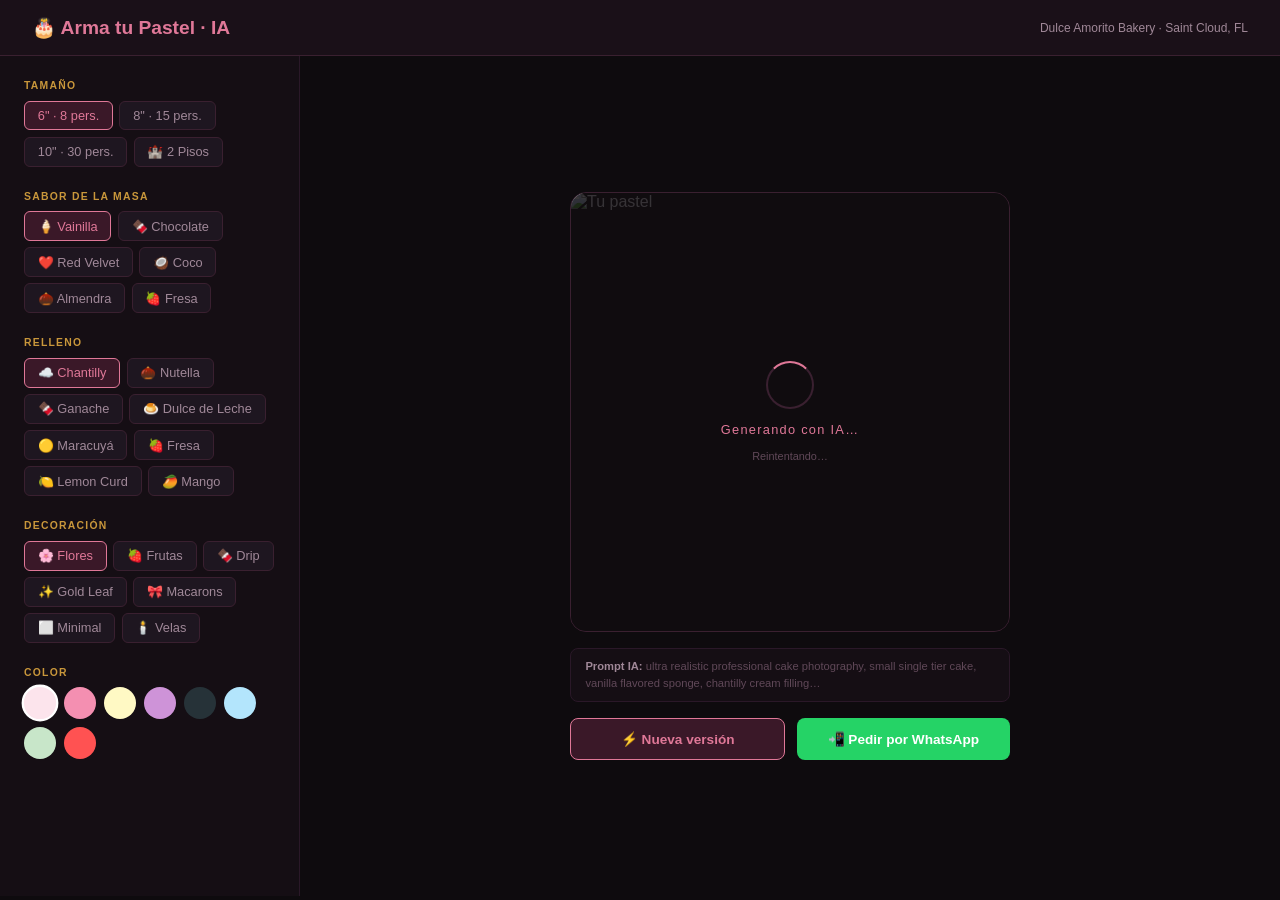
==== Arma Tu Pastel/index.html @ ef83c761 "idioma cambio" ====
<!DOCTYPE html>
<html lang="es">
<head>
<meta charset="UTF-8"/>
<meta name="viewport" content="width=device-width,initial-scale=1.0"/>
<title>Arma tu Pastel · Dulce Amorito</title>
<style>
  * { box-sizing: border-box; margin: 0; padding: 0; }
  body { font-family: Arial, sans-serif; background: #0e0b0e; color: #f0e8f0; min-height: 100vh; }

  header {
    background: #1a1018; border-bottom: 1px solid #3a2030;
    padding: 1rem 2rem; display: flex; align-items: center; justify-content: space-between;
  }
  header h1 { font-size: 1.2rem; color: #e07898; }
  header span { font-size: 0.75rem; color: #a08898; }

  .app { display: grid; grid-template-columns: 300px 1fr; gap: 0; min-height: calc(100vh - 60px); }

  /* LEFT */
  .sidebar {
    background: #150e14; border-right: 1px solid #2a1828;
    padding: 1.5rem; overflow-y: auto;
  }
  .group { margin-bottom: 1.5rem; }
  .group-title {
    font-size: 0.65rem; letter-spacing: 0.12em; text-transform: uppercase;
    color: #c9973b; margin-bottom: 0.6rem; font-weight: 700;
  }
  .chips { display: flex; flex-wrap: wrap; gap: 0.4rem; }
  .chip {
    background: #1e1620; border: 1px solid #3a2030; border-radius: 6px;
    padding: 0.4rem 0.8rem; font-size: 0.8rem; color: #a08898;
    cursor: pointer; transition: all 0.15s;
  }
  .chip:hover { background: #2a1828; color: #f0e8f0; }
  .chip.on { background: #3a1828; border-color: #e07898; color: #e07898; }

  .colors { display: flex; gap: 0.5rem; flex-wrap: wrap; }
  .dot {
    width: 32px; height: 32px; border-radius: 50%;
    cursor: pointer; border: 2px solid transparent; transition: all 0.15s;
  }
  .dot:hover, .dot.on { border-color: #fff; transform: scale(1.15); }

  /* RIGHT */
  .main {
    display: flex; flex-direction: column; align-items: center;
    justify-content: center; padding: 2rem; gap: 1rem;
  }

  .img-wrap {
    position: relative; width: 100%; max-width: 440px; aspect-ratio: 1;
    border-radius: 16px; overflow: hidden; background: #1a1018;
    border: 1px solid #3a2030;
  }
  #cake-img { width: 100%; height: 100%; object-fit: cover; display: block; }
  .overlay {
    position: absolute; inset: 0; background: rgba(14,11,14,0.82);
    display: flex; flex-direction: column; align-items: center; justify-content: center;
    gap: 0.8rem;
  }
  .overlay.hidden { display: none; }
  .spinner {
    width: 48px; height: 48px; border: 2px solid #3a2030;
    border-top-color: #e07898; border-radius: 50%;
    animation: spin 0.9s linear infinite;
  }
  @keyframes spin { to { transform: rotate(360deg); } }
  .ov-text { font-size: 0.8rem; color: #e07898; letter-spacing: 0.1em; }
  .ov-sub { font-size: 0.68rem; color: #604858; }

  .prompt-box {
    max-width: 440px; width: 100%;
    background: #150e14; border: 1px solid #2a1828; border-radius: 8px;
    padding: 0.6rem 0.9rem;
    font-size: 0.7rem; color: #604858; line-height: 1.5;
  }
  .prompt-box b { color: #a08898; }

  .actions { display: flex; gap: 0.7rem; max-width: 440px; width: 100%; }
  .btn {
    flex: 1; padding: 0.75rem; border-radius: 8px; border: none;
    font-size: 0.85rem; font-weight: 700; cursor: pointer; transition: all 0.15s;
  }
  .btn:hover { transform: translateY(-1px); }
  .btn-regen { background: #3a1828; color: #e07898; border: 1px solid #e07898; }
  .btn-wa { background: #25D366; color: #fff; }

  @media (max-width: 700px) {
    .app { grid-template-columns: 1fr; }
    .sidebar { border-right: none; border-bottom: 1px solid #2a1828; }
  }
</style>
</head>
<body>

<header>
  <h1>🎂 Arma tu Pastel · IA</h1>
  <span>Dulce Amorito Bakery · Saint Cloud, FL</span>
</header>

<div class="app">

  <!-- SIDEBAR -->
  <aside class="sidebar">

    <div class="group">
      <div class="group-title">Tamaño</div>
      <div class="chips">
        <span class="chip on" data-field="size" data-val="small single tier" data-label="6&quot; · 8 pers." data-price="45" onclick="pick(this)">6" · 8 pers.</span>
        <span class="chip" data-field="size" data-val="medium two tier" data-label="8&quot; · 15 pers." data-price="70" onclick="pick(this)">8" · 15 pers.</span>
        <span class="chip" data-field="size" data-val="large single tier" data-label="10&quot; · 30 pers." data-price="95" onclick="pick(this)">10" · 30 pers.</span>
        <span class="chip" data-field="size" data-val="grand three tier wedding" data-label="2 Pisos" data-price="145" onclick="pick(this)">🏰 2 Pisos</span>
      </div>
    </div>

    <div class="group">
      <div class="group-title">Sabor de la masa</div>
      <div class="chips">
        <span class="chip on" data-field="flavor" data-val="vanilla" data-label="Vainilla" onclick="pick(this)">🍦 Vainilla</span>
        <span class="chip" data-field="flavor" data-val="chocolate" data-label="Chocolate" onclick="pick(this)">🍫 Chocolate</span>
        <span class="chip" data-field="flavor" data-val="red velvet" data-label="Red Velvet" onclick="pick(this)">❤️ Red Velvet</span>
        <span class="chip" data-field="flavor" data-val="coconut" data-label="Coco" onclick="pick(this)">🥥 Coco</span>
        <span class="chip" data-field="flavor" data-val="almond" data-label="Almendra" onclick="pick(this)">🌰 Almendra</span>
        <span class="chip" data-field="flavor" data-val="strawberry" data-label="Fresa" onclick="pick(this)">🍓 Fresa</span>
      </div>
    </div>

    <div class="group">
      <div class="group-title">Relleno</div>
      <div class="chips">
        <span class="chip on" data-field="filling" data-val="chantilly cream" data-label="Chantilly" onclick="pick(this)">☁️ Chantilly</span>
        <span class="chip" data-field="filling" data-val="nutella" data-label="Nutella" onclick="pick(this)">🌰 Nutella</span>
        <span class="chip" data-field="filling" data-val="chocolate ganache" data-label="Ganache" onclick="pick(this)">🍫 Ganache</span>
        <span class="chip" data-field="filling" data-val="dulce de leche" data-label="Dulce de Leche" onclick="pick(this)">🍮 Dulce de Leche</span>
        <span class="chip" data-field="filling" data-val="passion fruit cream" data-label="Maracuyá" onclick="pick(this)">🟡 Maracuyá</span>
        <span class="chip" data-field="filling" data-val="strawberry cream" data-label="Fresa y Crema" onclick="pick(this)">🍓 Fresa</span>
        <span class="chip" data-field="filling" data-val="lemon curd" data-label="Lemon Curd" onclick="pick(this)">🍋 Lemon Curd</span>
        <span class="chip" data-field="filling" data-val="mango cream" data-label="Mango" onclick="pick(this)">🥭 Mango</span>
      </div>
    </div>

    <div class="group">
      <div class="group-title">Decoración</div>
      <div class="chips">
        <span class="chip on" data-field="deco" data-val="fresh flowers" data-label="Flores" onclick="pick(this)">🌸 Flores</span>
        <span class="chip" data-field="deco" data-val="fresh fruits" data-label="Frutas" onclick="pick(this)">🍓 Frutas</span>
        <span class="chip" data-field="deco" data-val="chocolate drip" data-label="Drip Choco" onclick="pick(this)">🍫 Drip</span>
        <span class="chip" data-field="deco" data-val="gold leaf and pearls" data-label="Gold Leaf" onclick="pick(this)">✨ Gold Leaf</span>
        <span class="chip" data-field="deco" data-val="macarons and meringue" data-label="Macarons" onclick="pick(this)">🎀 Macarons</span>
        <span class="chip" data-field="deco" data-val="minimalist smooth frosting" data-label="Minimalista" onclick="pick(this)">⬜ Minimal</span>
        <span class="chip" data-field="deco" data-val="birthday candles and sprinkles" data-label="Velas" onclick="pick(this)">🕯️ Velas</span>
      </div>
    </div>

    <div class="group">
      <div class="group-title">Color</div>
      <div class="colors">
        <div class="dot on" style="background:#fce4ec" data-val="white and blush pink" data-label="Blanco/Rosa" onclick="pickColor(this)" title="Rosa"></div>
        <div class="dot" style="background:#f48fb1" data-val="pink" data-label="Rosa Fuerte" onclick="pickColor(this)" title="Rosa Fuerte"></div>
        <div class="dot" style="background:#fff9c4" data-val="golden yellow cream" data-label="Dorado" onclick="pickColor(this)" title="Dorado"></div>
        <div class="dot" style="background:#ce93d8" data-val="lavender purple" data-label="Lavanda" onclick="pickColor(this)" title="Lavanda"></div>
        <div class="dot" style="background:#263238" data-val="dark black and silver" data-label="Negro/Plata" onclick="pickColor(this)" title="Negro"></div>
        <div class="dot" style="background:#b3e5fc" data-val="baby blue and white" data-label="Azul Bebé" onclick="pickColor(this)" title="Azul"></div>
        <div class="dot" style="background:#c8e6c9" data-val="sage green and white" data-label="Verde Sage" onclick="pickColor(this)" title="Verde"></div>
        <div class="dot" style="background:#ff5252" data-val="red velvet crimson" data-label="Red Velvet" onclick="pickColor(this)" title="Rojo"></div>
      </div>
    </div>

  </aside>

  <!-- MAIN -->
  <div class="main">

    <div class="img-wrap">
      <img id="cake-img" src="" alt="Tu pastel"/>
      <div class="overlay" id="overlay">
        <div class="spinner"></div>
        <div class="ov-text">Generando con IA…</div>
        <div class="ov-sub" id="ov-sub">Esto toma ~15 segundos</div>
      </div>
    </div>

    <div class="prompt-box">
      <b>Prompt IA:</b> <span id="prompt-txt">—</span>
    </div>

    <div class="actions">
      <button class="btn btn-regen" onclick="regenImage()">⚡ Nueva versión</button>
      <button class="btn btn-wa" onclick="orderWA()">📲 Pedir por WhatsApp</button>
    </div>

  </div>
</div>

<script>
const WA = '14073122435';
let timer = null;
let loading = false;

const cfg = {
  size:    { val: 'small single tier',   label: '6" · 8 personas',  price: 45  },
  flavor:  { val: 'vanilla',             label: 'Vainilla'                       },
  filling: { val: 'chantilly cream',     label: 'Chantilly'                      },
  deco:    { val: 'fresh flowers',       label: 'Flores'                         },
  color:   { val: 'white and blush pink',label: 'Blanco/Rosa'                    },
};

function pick(el) {
  const field = el.dataset.field;
  document.querySelectorAll(`[data-field="${field}"]`).forEach(c => c.classList.remove('on'));
  el.classList.add('on');
  cfg[field] = { val: el.dataset.val, label: el.dataset.label, price: el.dataset.price };
  if (field === 'size') document.title = `Pastel ${el.dataset.label} · Dulce Amorito`;
  schedule();
}

function pickColor(el) {
  document.querySelectorAll('.dot').forEach(d => d.classList.remove('on'));
  el.classList.add('on');
  cfg.color = { val: el.dataset.val, label: el.title };
  schedule();
}

function buildPrompt() {
  return [
    'ultra realistic professional cake photography',
    cfg.size.val + ' cake',
    cfg.flavor.val + ' flavored sponge',
    cfg.filling.val + ' filling',
    cfg.deco.val + ' decoration',
    cfg.color.val + ' color palette',
    'white background',
    'studio lighting',
    'food photography',
    '8k sharp'
  ].join(', ');
}

function buildUrl(prompt, seed) {
  return 'https://image.pollinations.ai/prompt/' +
    encodeURIComponent(prompt) +
    '?width=800&height=800&model=flux&nologo=true&seed=' + (seed || hash(prompt));
}

function hash(s) {
  let h = 0;
  for (let c of s) h = Math.imul(31, h) + c.charCodeAt(0) | 0;
  return Math.abs(h) % 999983;
}

function schedule() {
  clearTimeout(timer);
  showLoading(true);
  timer = setTimeout(genImage, 1000);
}

function regenImage() {
  clearTimeout(timer);
  genImage(true);
}

function genImage(forceNew) {
  if (loading) return;
  const prompt = buildPrompt();
  const seed = forceNew ? Math.floor(Math.random() * 999983) : hash(prompt);
  const url = buildUrl(prompt, seed);

  document.getElementById('prompt-txt').textContent = prompt.split(',').slice(0,4).join(', ') + '…';
  showLoading(true);
  loading = true;

  const img = document.getElementById('cake-img');
  img.onload  = () => { showLoading(false); loading = false; };
  img.onerror = () => {
    document.getElementById('ov-sub').textContent = 'Reintentando…';
    setTimeout(() => { img.src = url + '&r=' + Date.now(); }, 4000);
  };
  img.src = url;
}

function showLoading(show) {
  document.getElementById('overlay').classList.toggle('hidden', !show);
  if (show) document.getElementById('ov-sub').textContent = 'Esto toma ~15 segundos…';
}

function orderWA() {
  const msg =
    `🎂 *PEDIDO — Dulce Amorito Bakery*\n\n` +
    `📏 Tamaño: ${cfg.size.label}\n` +
    `🍰 Sabor: ${cfg.flavor.label}\n` +
    `🍯 Relleno: ${cfg.filling.label}\n` +
    `🎨 Decoración: ${cfg.deco.label}\n` +
    `🎨 Color: ${cfg.color.label}\n` +
    `💰 Precio estimado desde: $${cfg.size.price || 45}\n\n` +
    `¡Hola! Me gustaría ordenar este pastel 🌸`;
  const a = document.createElement('a');
  a.href = `https://wa.me/${WA}?text=${encodeURIComponent(msg)}`;
  a.target = '_blank'; document.body.appendChild(a); a.click(); document.body.removeChild(a);
}

// Start
genImage();
</script>
</body>
</html>
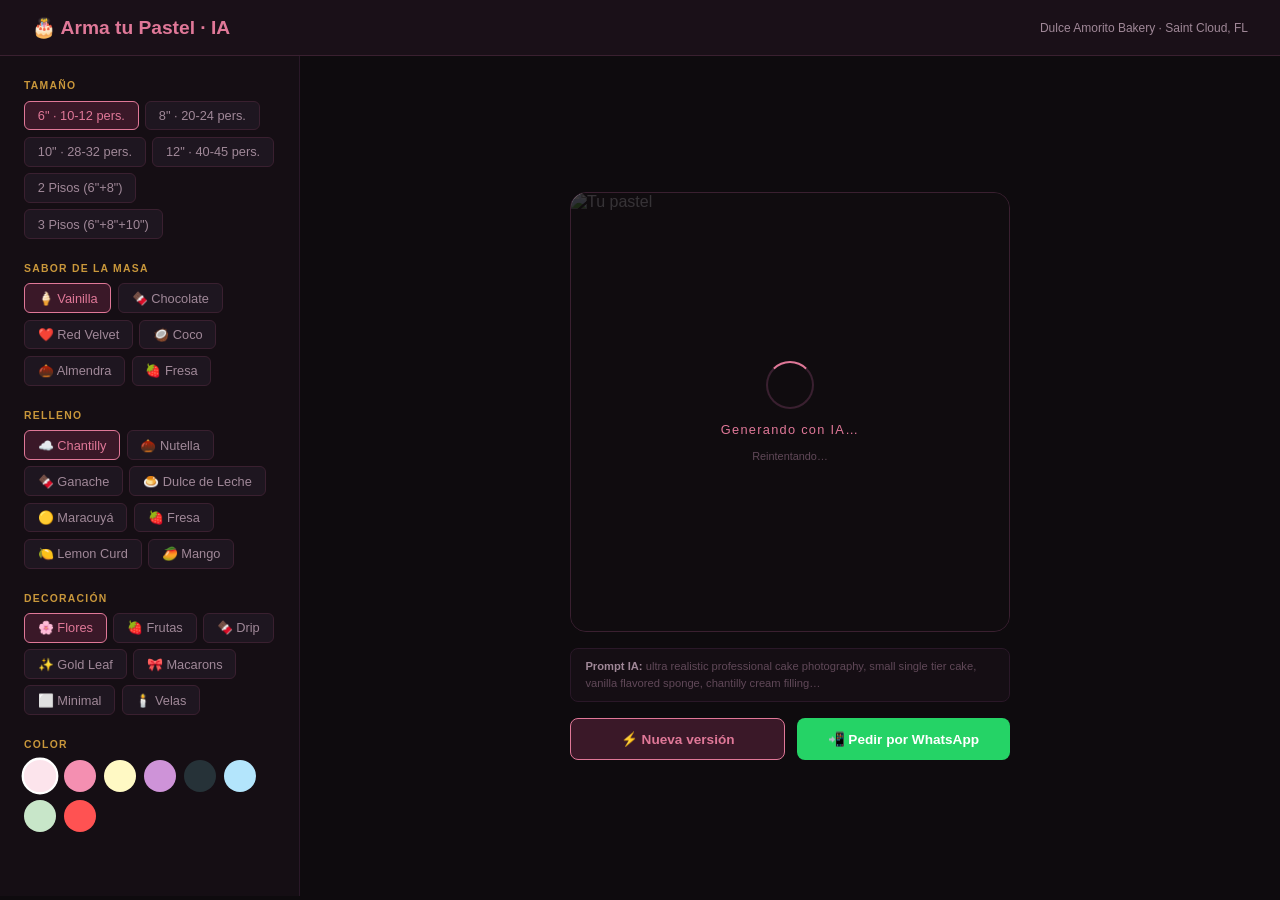
==== commit 5e74c547: "Actualizar precios y tamaños de pasteles según el nuevo flyer" ====
--- a/Arma Tu Pastel/index.html
+++ b/Arma Tu Pastel/index.html
@@ -108,10 +108,12 @@
     <div class="group">
       <div class="group-title">Tamaño</div>
       <div class="chips">
-        <span class="chip on" data-field="size" data-val="small single tier" data-label="6&quot; · 8 pers." data-price="45" onclick="pick(this)">6" · 8 pers.</span>
-        <span class="chip" data-field="size" data-val="medium two tier" data-label="8&quot; · 15 pers." data-price="70" onclick="pick(this)">8" · 15 pers.</span>
-        <span class="chip" data-field="size" data-val="large single tier" data-label="10&quot; · 30 pers." data-price="95" onclick="pick(this)">10" · 30 pers.</span>
-        <span class="chip" data-field="size" data-val="grand three tier wedding" data-label="2 Pisos" data-price="145" onclick="pick(this)">🏰 2 Pisos</span>
+        <span class="chip on" data-field="size" data-val="small single tier" data-label="6&quot; · 10-12 pers." data-price="65" onclick="pick(this)">6" · 10-12 pers.</span>
+        <span class="chip" data-field="size" data-val="medium single tier" data-label="8&quot; · 20-24 pers." data-price="110" onclick="pick(this)">8" · 20-24 pers.</span>
+        <span class="chip" data-field="size" data-val="large single tier" data-label="10&quot; · 28-32 pers." data-price="150" onclick="pick(this)">10" · 28-32 pers.</span>
+        <span class="chip" data-field="size" data-val="extra large single tier" data-label="12&quot; · 40-45 pers." data-price="210" onclick="pick(this)">12" · 40-45 pers.</span>
+        <span class="chip" data-field="size" data-val="standard two tier" data-label="2 Pisos 6&quot;+8&quot; (30-35 pers.)" data-price="185" onclick="pick(this)">2 Pisos (6"+8")</span>
+        <span class="chip" data-field="size" data-val="standard three tier" data-label="3 Pisos 6&quot;+8&quot;+10&quot; (70-75 pers.)" data-price="410" onclick="pick(this)">3 Pisos (6"+8"+10")</span>
       </div>
     </div>
 
@@ -195,12 +197,12 @@
 </div>
 
 <script>
-const WA = '14073122435';
+const WA = '16893226891';
 let timer = null;
 let loading = false;
 
 const cfg = {
-  size:    { val: 'small single tier',   label: '6" · 8 personas',  price: 45  },
+  size:    { val: 'small single tier',   label: '6" · 10-12 pers.',  price: 65  },
   flavor:  { val: 'vanilla',             label: 'Vainilla'                       },
   filling: { val: 'chantilly cream',     label: 'Chantilly'                      },
   deco:    { val: 'fresh flowers',       label: 'Flores'                         },
@@ -293,7 +295,7 @@
     `🍯 Relleno: ${cfg.filling.label}\n` +
     `🎨 Decoración: ${cfg.deco.label}\n` +
     `🎨 Color: ${cfg.color.label}\n` +
-    `💰 Precio estimado desde: $${cfg.size.price || 45}\n\n` +
+    `💰 Precio estimado desde: $${cfg.size.price || 65}\n\n` +
     `¡Hola! Me gustaría ordenar este pastel 🌸`;
   const a = document.createElement('a');
   a.href = `https://wa.me/${WA}?text=${encodeURIComponent(msg)}`;
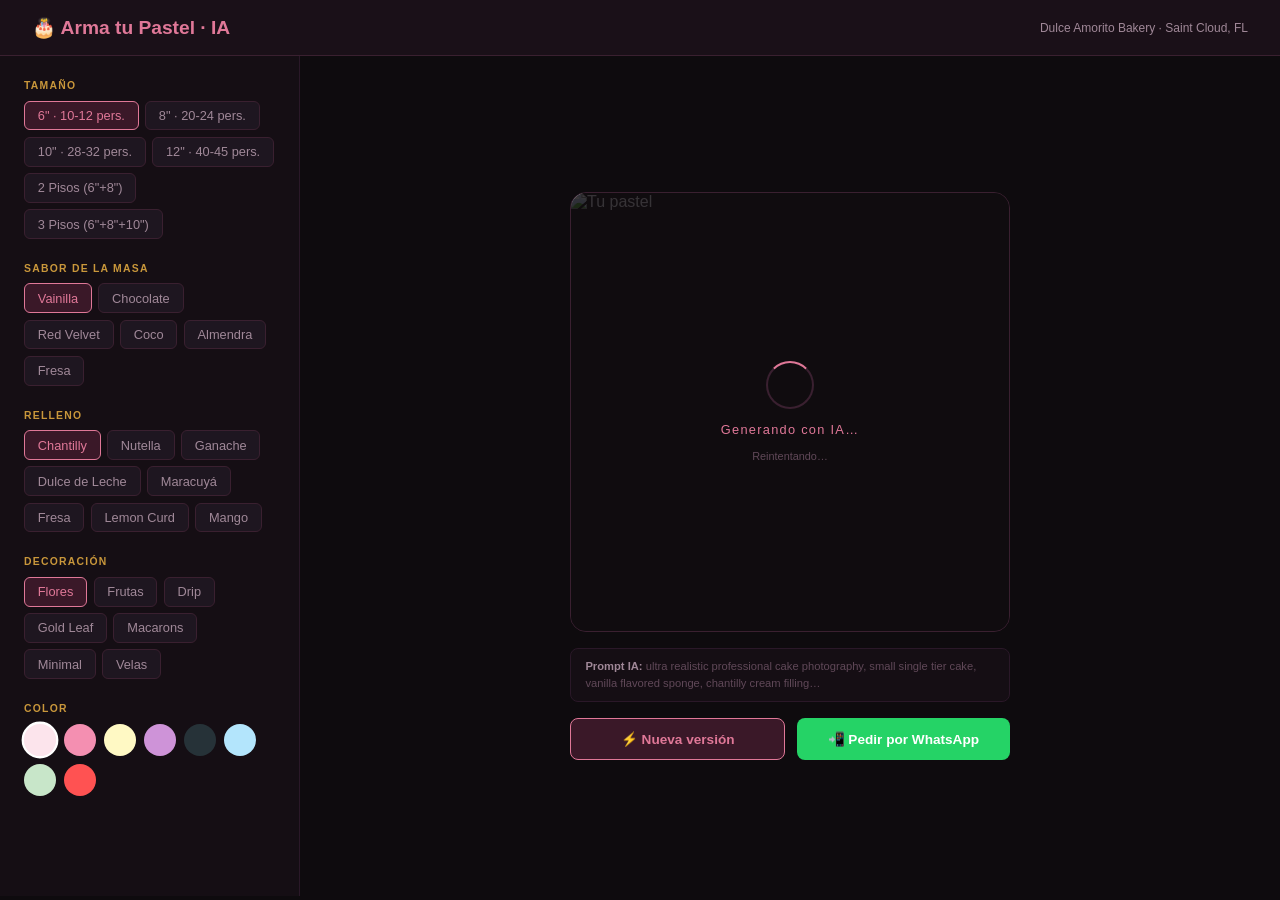
==== commit aaa8dafe: "Eliminar emojis del configurador y de los mensajes de WhatsApp" ====
--- a/Arma Tu Pastel/index.html
+++ b/Arma Tu Pastel/index.html
@@ -120,39 +120,39 @@
     <div class="group">
       <div class="group-title">Sabor de la masa</div>
       <div class="chips">
-        <span class="chip on" data-field="flavor" data-val="vanilla" data-label="Vainilla" onclick="pick(this)">🍦 Vainilla</span>
-        <span class="chip" data-field="flavor" data-val="chocolate" data-label="Chocolate" onclick="pick(this)">🍫 Chocolate</span>
-        <span class="chip" data-field="flavor" data-val="red velvet" data-label="Red Velvet" onclick="pick(this)">❤️ Red Velvet</span>
-        <span class="chip" data-field="flavor" data-val="coconut" data-label="Coco" onclick="pick(this)">🥥 Coco</span>
-        <span class="chip" data-field="flavor" data-val="almond" data-label="Almendra" onclick="pick(this)">🌰 Almendra</span>
-        <span class="chip" data-field="flavor" data-val="strawberry" data-label="Fresa" onclick="pick(this)">🍓 Fresa</span>
+        <span class="chip on" data-field="flavor" data-val="vanilla" data-label="Vainilla" onclick="pick(this)">Vainilla</span>
+        <span class="chip" data-field="flavor" data-val="chocolate" data-label="Chocolate" onclick="pick(this)">Chocolate</span>
+        <span class="chip" data-field="flavor" data-val="red velvet" data-label="Red Velvet" onclick="pick(this)">Red Velvet</span>
+        <span class="chip" data-field="flavor" data-val="coconut" data-label="Coco" onclick="pick(this)">Coco</span>
+        <span class="chip" data-field="flavor" data-val="almond" data-label="Almendra" onclick="pick(this)">Almendra</span>
+        <span class="chip" data-field="flavor" data-val="strawberry" data-label="Fresa" onclick="pick(this)">Fresa</span>
       </div>
     </div>
 
     <div class="group">
       <div class="group-title">Relleno</div>
       <div class="chips">
-        <span class="chip on" data-field="filling" data-val="chantilly cream" data-label="Chantilly" onclick="pick(this)">☁️ Chantilly</span>
-        <span class="chip" data-field="filling" data-val="nutella" data-label="Nutella" onclick="pick(this)">🌰 Nutella</span>
-        <span class="chip" data-field="filling" data-val="chocolate ganache" data-label="Ganache" onclick="pick(this)">🍫 Ganache</span>
-        <span class="chip" data-field="filling" data-val="dulce de leche" data-label="Dulce de Leche" onclick="pick(this)">🍮 Dulce de Leche</span>
-        <span class="chip" data-field="filling" data-val="passion fruit cream" data-label="Maracuyá" onclick="pick(this)">🟡 Maracuyá</span>
-        <span class="chip" data-field="filling" data-val="strawberry cream" data-label="Fresa y Crema" onclick="pick(this)">🍓 Fresa</span>
-        <span class="chip" data-field="filling" data-val="lemon curd" data-label="Lemon Curd" onclick="pick(this)">🍋 Lemon Curd</span>
-        <span class="chip" data-field="filling" data-val="mango cream" data-label="Mango" onclick="pick(this)">🥭 Mango</span>
+        <span class="chip on" data-field="filling" data-val="chantilly cream" data-label="Chantilly" onclick="pick(this)">Chantilly</span>
+        <span class="chip" data-field="filling" data-val="nutella" data-label="Nutella" onclick="pick(this)">Nutella</span>
+        <span class="chip" data-field="filling" data-val="chocolate ganache" data-label="Ganache" onclick="pick(this)">Ganache</span>
+        <span class="chip" data-field="filling" data-val="dulce de leche" data-label="Dulce de Leche" onclick="pick(this)">Dulce de Leche</span>
+        <span class="chip" data-field="filling" data-val="passion fruit cream" data-label="Maracuyá" onclick="pick(this)">Maracuyá</span>
+        <span class="chip" data-field="filling" data-val="strawberry cream" data-label="Fresa y Crema" onclick="pick(this)">Fresa</span>
+        <span class="chip" data-field="filling" data-val="lemon curd" data-label="Lemon Curd" onclick="pick(this)">Lemon Curd</span>
+        <span class="chip" data-field="filling" data-val="mango cream" data-label="Mango" onclick="pick(this)">Mango</span>
       </div>
     </div>
 
     <div class="group">
       <div class="group-title">Decoración</div>
       <div class="chips">
-        <span class="chip on" data-field="deco" data-val="fresh flowers" data-label="Flores" onclick="pick(this)">🌸 Flores</span>
-        <span class="chip" data-field="deco" data-val="fresh fruits" data-label="Frutas" onclick="pick(this)">🍓 Frutas</span>
-        <span class="chip" data-field="deco" data-val="chocolate drip" data-label="Drip Choco" onclick="pick(this)">🍫 Drip</span>
-        <span class="chip" data-field="deco" data-val="gold leaf and pearls" data-label="Gold Leaf" onclick="pick(this)">✨ Gold Leaf</span>
-        <span class="chip" data-field="deco" data-val="macarons and meringue" data-label="Macarons" onclick="pick(this)">🎀 Macarons</span>
-        <span class="chip" data-field="deco" data-val="minimalist smooth frosting" data-label="Minimalista" onclick="pick(this)">⬜ Minimal</span>
-        <span class="chip" data-field="deco" data-val="birthday candles and sprinkles" data-label="Velas" onclick="pick(this)">🕯️ Velas</span>
+        <span class="chip on" data-field="deco" data-val="fresh flowers" data-label="Flores" onclick="pick(this)">Flores</span>
+        <span class="chip" data-field="deco" data-val="fresh fruits" data-label="Frutas" onclick="pick(this)">Frutas</span>
+        <span class="chip" data-field="deco" data-val="chocolate drip" data-label="Drip Choco" onclick="pick(this)">Drip</span>
+        <span class="chip" data-field="deco" data-val="gold leaf and pearls" data-label="Gold Leaf" onclick="pick(this)">Gold Leaf</span>
+        <span class="chip" data-field="deco" data-val="macarons and meringue" data-label="Macarons" onclick="pick(this)">Macarons</span>
+        <span class="chip" data-field="deco" data-val="minimalist smooth frosting" data-label="Minimalista" onclick="pick(this)">Minimal</span>
+        <span class="chip" data-field="deco" data-val="birthday candles and sprinkles" data-label="Velas" onclick="pick(this)">Velas</span>
       </div>
     </div>
 
@@ -213,8 +213,8 @@
   const field = el.dataset.field;
   document.querySelectorAll(`[data-field="${field}"]`).forEach(c => c.classList.remove('on'));
   el.classList.add('on');
-  cfg[field] = { val: el.dataset.val, label: el.dataset.label, price: el.dataset.price };
-  if (field === 'size') document.title = `Pastel ${el.dataset.label} · Dulce Amorito`;
+  cfg[field] = { val: el.dataset.val, label: cleanText(el.dataset.label || el.textContent.trim()), price: el.dataset.price };
+  if (field === 'size') document.title = `Pastel ${cleanText(el.dataset.label)} · Dulce Amorito`;
   schedule();
 }
 
@@ -287,16 +287,41 @@
   if (show) document.getElementById('ov-sub').textContent = 'Esto toma ~15 segundos…';
 }
 
+function cleanText(str) {
+  if (!str) return '';
+  try {
+    // Eliminar emojis y pictogramas usando propiedades Unicode modernas construidas dinámicamente
+    // para evitar errores de sintaxis en tiempo de compilación/parseo en navegadores antiguos.
+    str = str.replace(new RegExp('\\p{Emoji_Presentation}', 'gu'), '')
+             .replace(new RegExp('\\p{Extended_Pictographic}', 'gu'), '')
+             .replace(new RegExp('\\p{Emoji}', 'gu'), '');
+  } catch (e) {
+    // Fallback para navegadores más antiguos
+    str = str.replace(/[\uD800-\uDBFF][\uDC00-\uDFFF]/g, '');
+  }
+  return str
+    .replace(/[\u2600-\u27BF]/g, '')
+    .replace(/[\u2300-\u23FF]/g, '')
+    .replace(/[•✦]/g, '')
+    .replace(/\s+/g, ' ')
+    .trim();
+}
+
 function orderWA() {
+  const size = cleanText(cfg.size.label);
+  const flavor = cleanText(cfg.flavor.label);
+  const filling = cleanText(cfg.filling.label);
+  const deco = cleanText(cfg.deco.label);
+  const color = cleanText(cfg.color.label);
+
   const msg =
-    `🎂 *PEDIDO — Dulce Amorito Bakery*\n\n` +
-    `📏 Tamaño: ${cfg.size.label}\n` +
-    `🍰 Sabor: ${cfg.flavor.label}\n` +
-    `🍯 Relleno: ${cfg.filling.label}\n` +
-    `🎨 Decoración: ${cfg.deco.label}\n` +
-    `🎨 Color: ${cfg.color.label}\n` +
-    `💰 Precio estimado desde: $${cfg.size.price || 65}\n\n` +
-    `¡Hola! Me gustaría ordenar este pastel 🌸`;
+    `*PEDIDO — Dulce Amorito Bakery*\n\n` +
+    `- Tamaño: ${size}\n` +
+    `- Sabor: ${flavor}\n` +
+    `- Relleno: ${filling}\n` +
+    `- Decoración: ${deco}\n` +
+    `- Color: ${color}\n\n` +
+    `¡Hola! Me gustaría cotizar y ordenar este pastel.`;
   const a = document.createElement('a');
   a.href = `https://wa.me/${WA}?text=${encodeURIComponent(msg)}`;
   a.target = '_blank'; document.body.appendChild(a); a.click(); document.body.removeChild(a);
